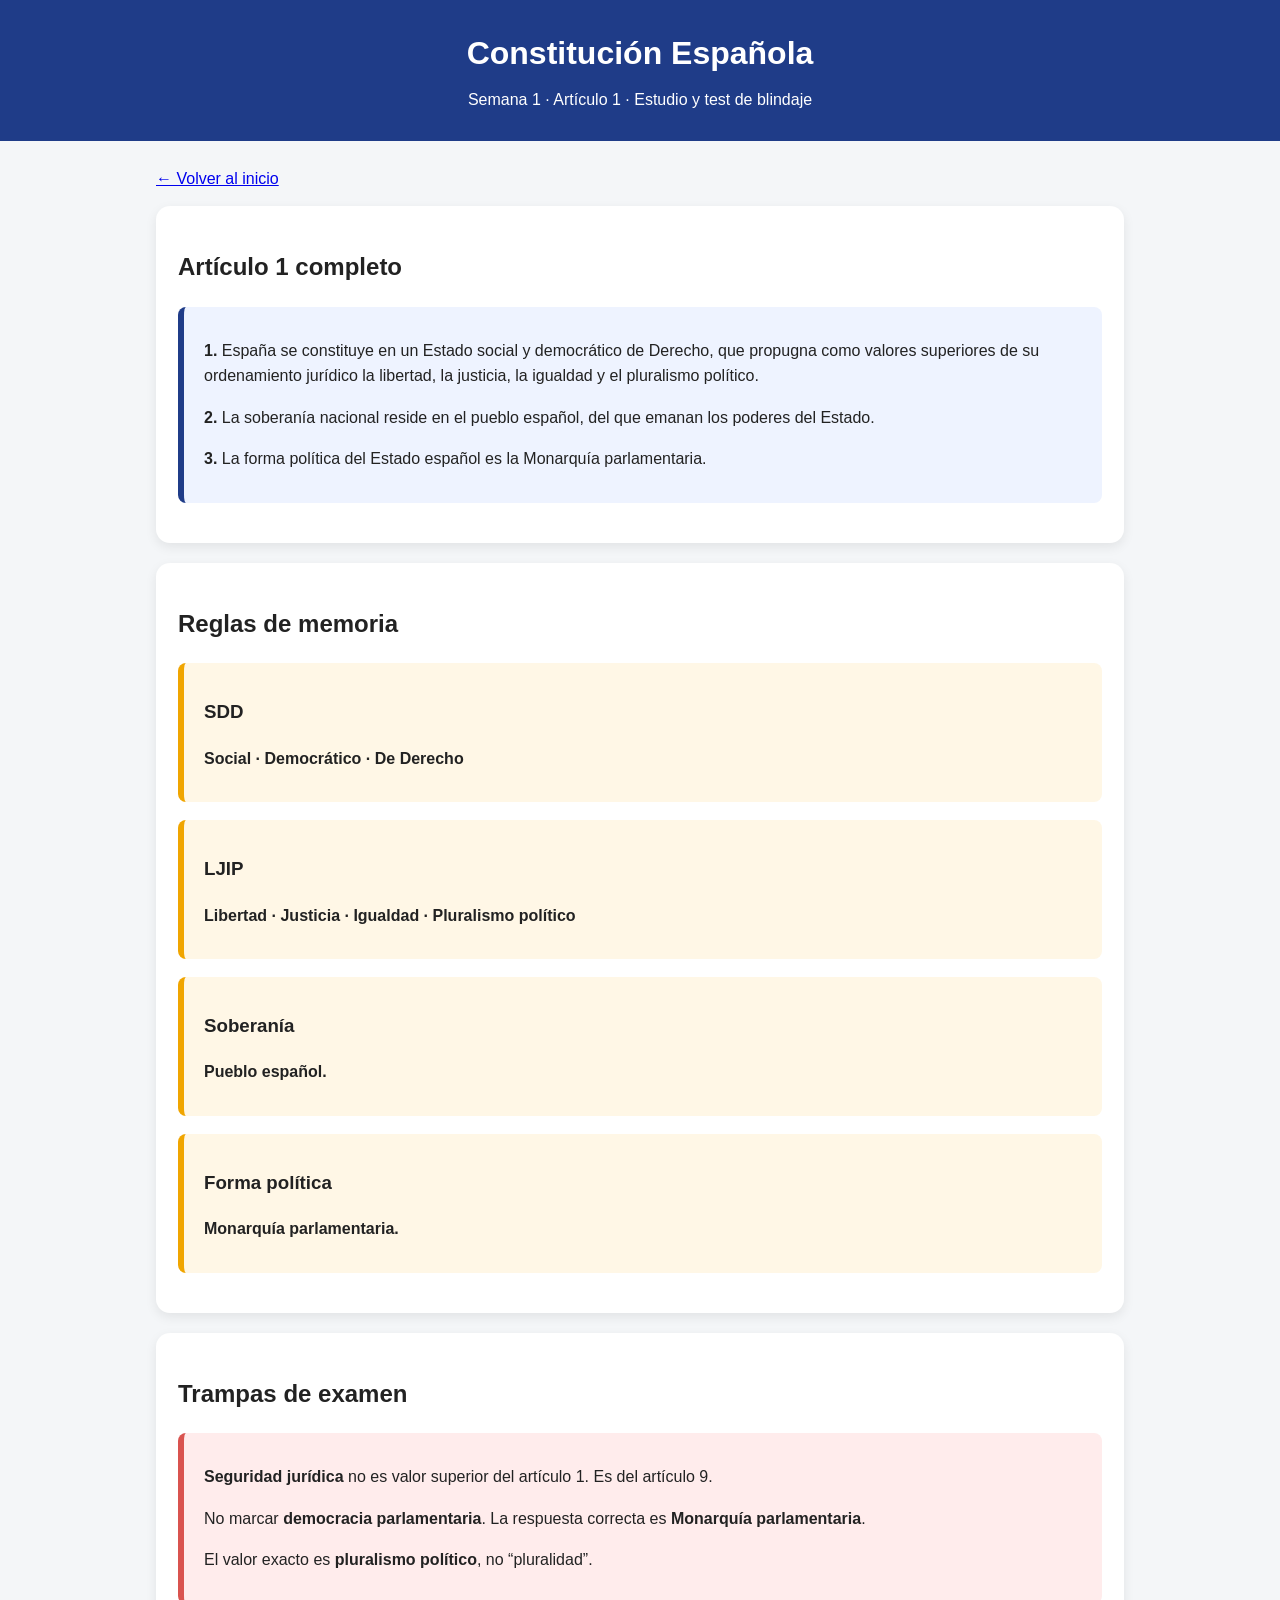
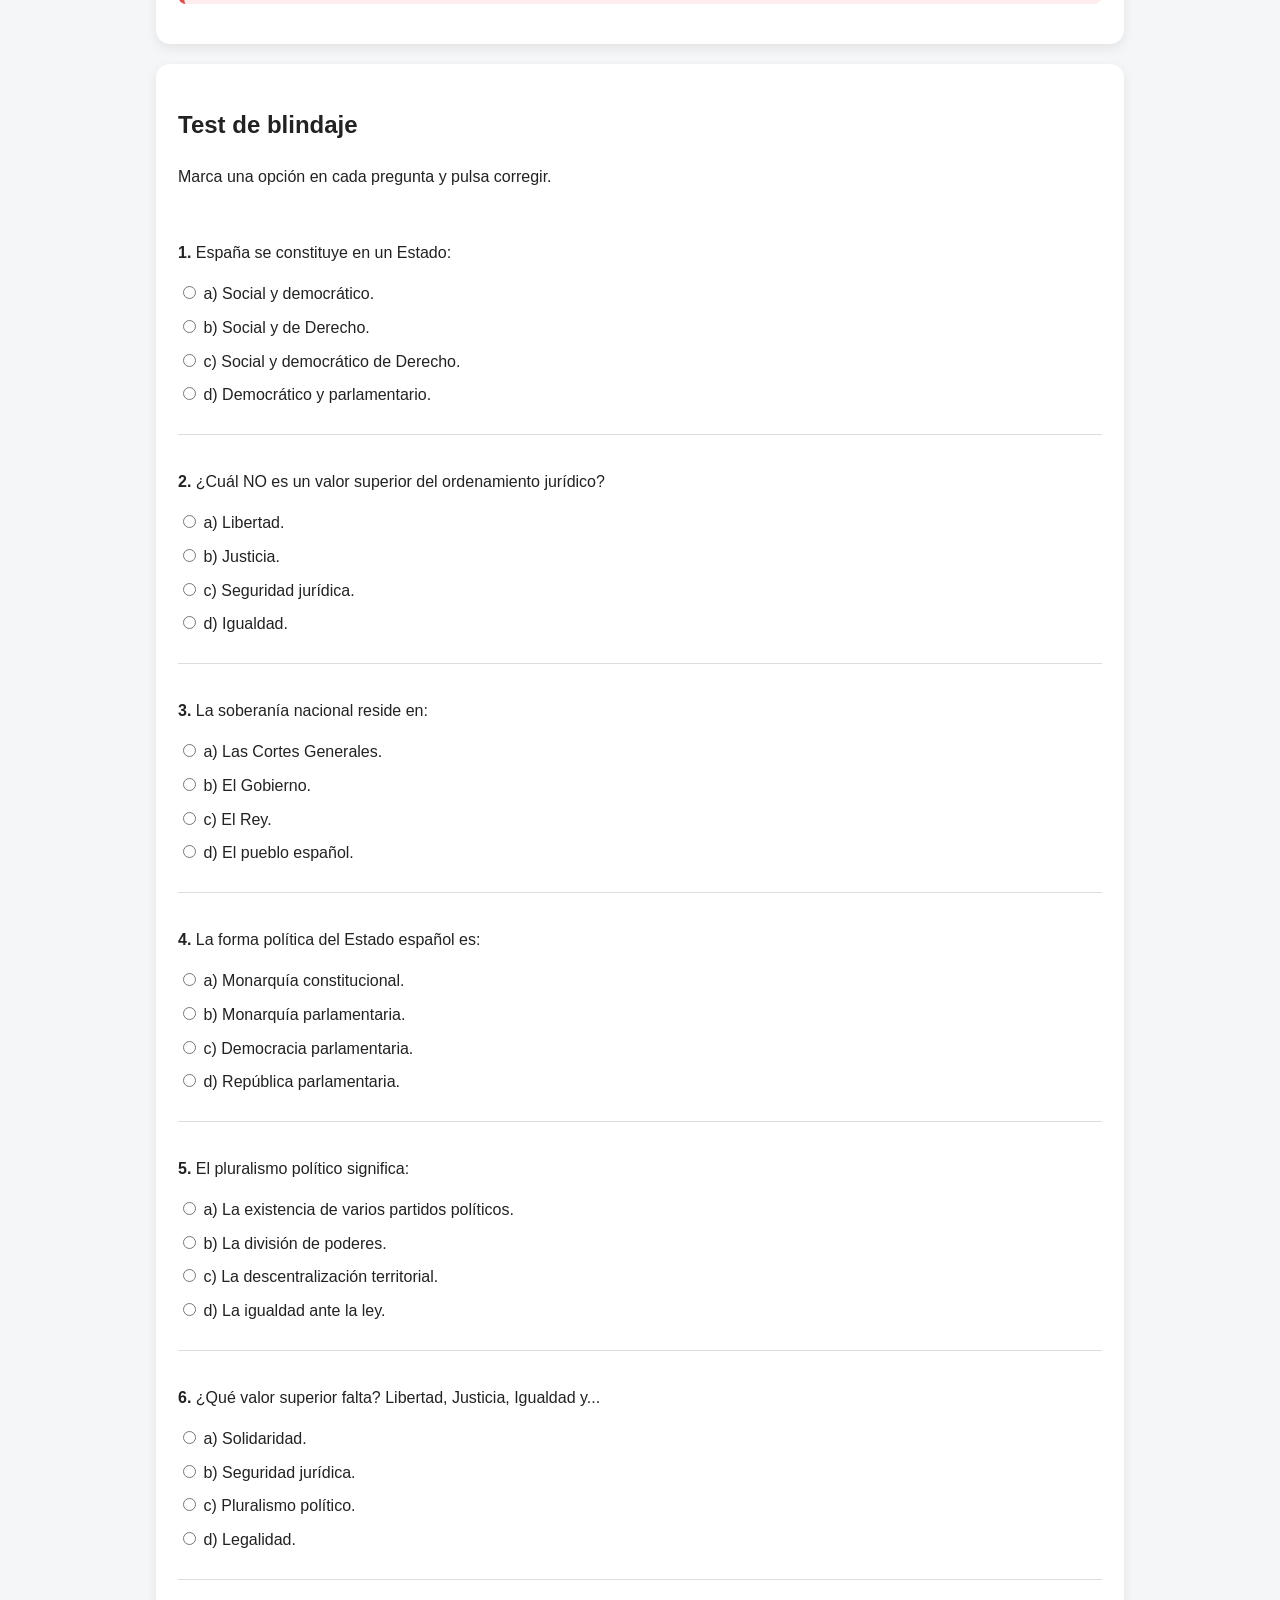
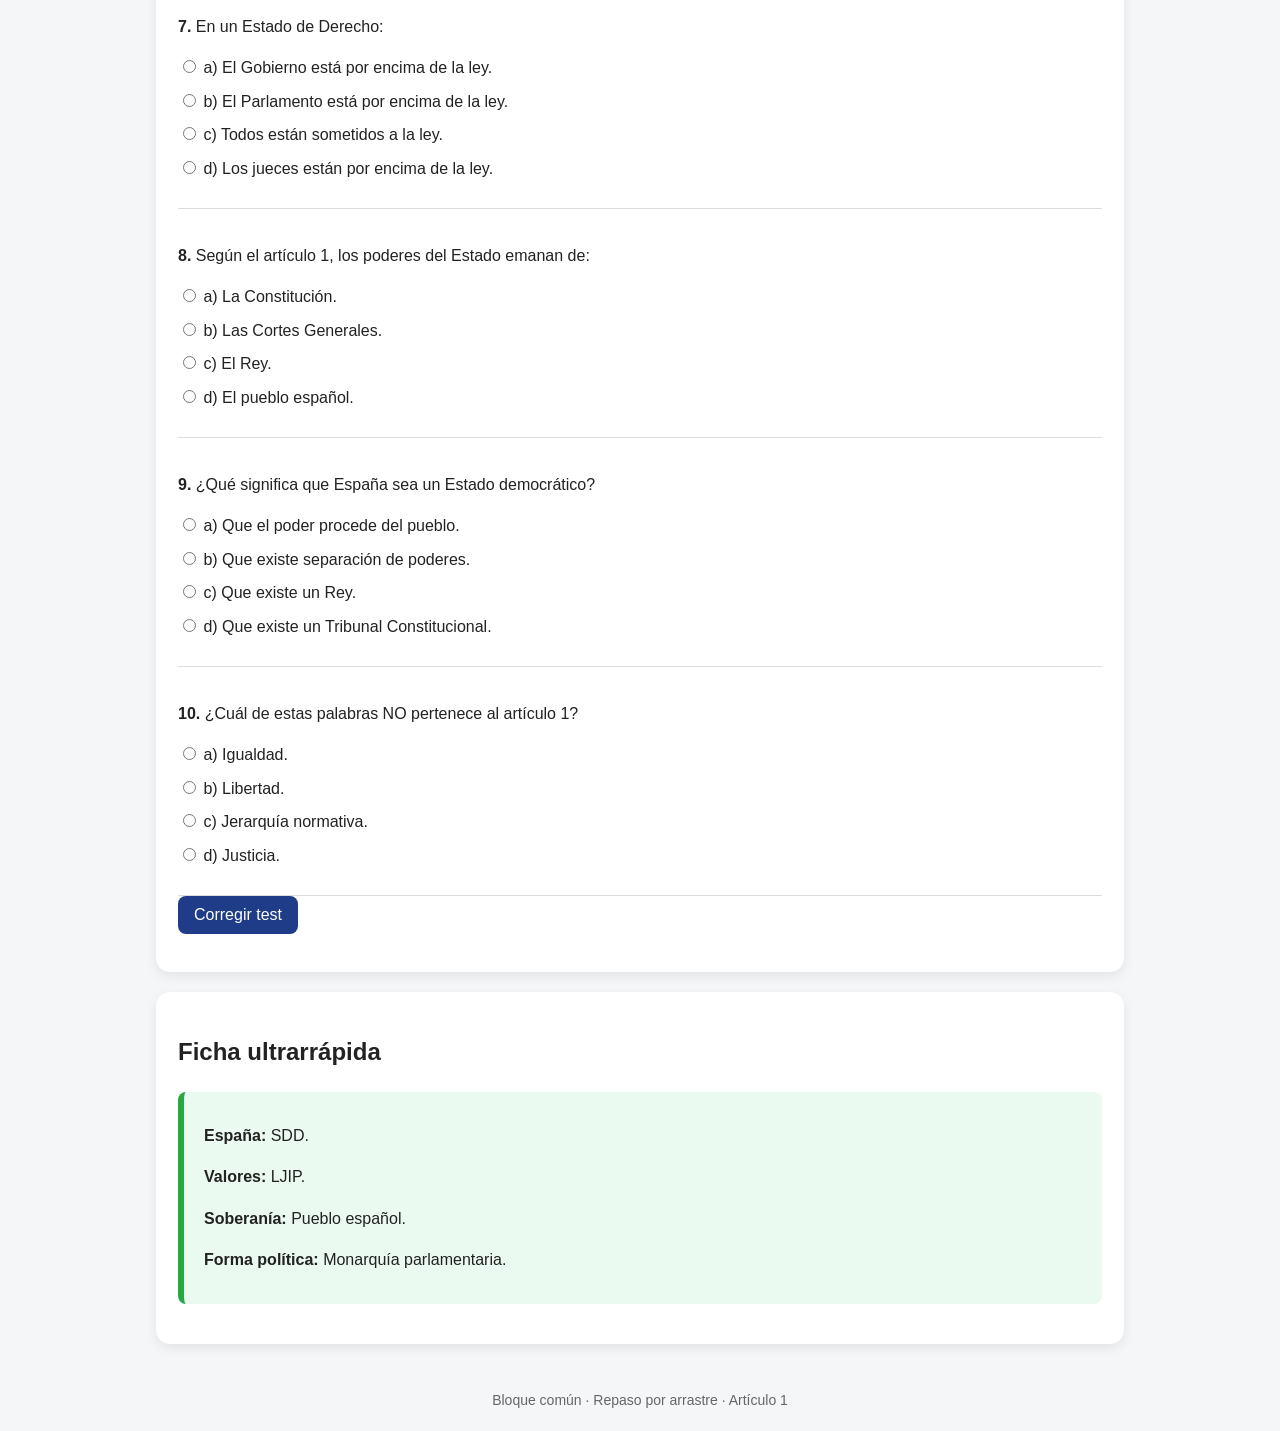
==== temas/constitucion/articulo_01.html @ b2013f8e "Version inicial oposiciones app" ====
<!DOCTYPE html>
<html lang="es">
<head>
  <meta charset="UTF-8">
  <meta name="viewport" content="width=device-width, initial-scale=1.0">
  <title>Artículo 1 - Constitución Española</title>
  <link rel="stylesheet" href="../../css/estilos.css">
</head>
<body>
  <header class="cabecera">
    <h1>Constitución Española</h1>
    <p>Semana 1 · Artículo 1 · Estudio y test de blindaje</p>
  </header>

  <main class="contenedor">
    <p class="volver"><a href="../../index.html">← Volver al inicio</a></p>

    <section class="tarjeta">
      <h2>Artículo 1 completo</h2>
      <div class="bloque">
        <p><strong>1.</strong> España se constituye en un Estado social y democrático de Derecho, que propugna como valores superiores de su ordenamiento jurídico la libertad, la justicia, la igualdad y el pluralismo político.</p>
        <p><strong>2.</strong> La soberanía nacional reside en el pueblo español, del que emanan los poderes del Estado.</p>
        <p><strong>3.</strong> La forma política del Estado español es la Monarquía parlamentaria.</p>
      </div>
    </section>

    <section class="tarjeta">
      <h2>Reglas de memoria</h2>

      <div class="regla">
        <h3>SDD</h3>
        <p><strong>Social · Democrático · De Derecho</strong></p>
      </div>

      <div class="regla">
        <h3>LJIP</h3>
        <p><strong>Libertad · Justicia · Igualdad · Pluralismo político</strong></p>
      </div>

      <div class="regla">
        <h3>Soberanía</h3>
        <p><strong>Pueblo español.</strong></p>
      </div>

      <div class="regla">
        <h3>Forma política</h3>
        <p><strong>Monarquía parlamentaria.</strong></p>
      </div>
    </section>

    <section class="tarjeta">
      <h2>Trampas de examen</h2>
      <div class="alerta">
        <p><strong>Seguridad jurídica</strong> no es valor superior del artículo 1. Es del artículo 9.</p>
        <p>No marcar <strong>democracia parlamentaria</strong>. La respuesta correcta es <strong>Monarquía parlamentaria</strong>.</p>
        <p>El valor exacto es <strong>pluralismo político</strong>, no “pluralidad”.</p>
      </div>
    </section>

    <section class="tarjeta">
      <h2>Test de blindaje</h2>
      <p>Marca una opción en cada pregunta y pulsa corregir.</p>

      <div id="testArticulo1"></div>

      <button class="boton" onclick="corregirTestArticulo1()">Corregir test</button>

      <p id="resultadoTest" class="resultado"></p>
      <div id="detalleResultado"></div>
    </section>

    <section class="tarjeta">
      <h2>Ficha ultrarrápida</h2>
      <div class="ok">
        <p><strong>España:</strong> SDD.</p>
        <p><strong>Valores:</strong> LJIP.</p>
        <p><strong>Soberanía:</strong> Pueblo español.</p>
        <p><strong>Forma política:</strong> Monarquía parlamentaria.</p>
      </div>
    </section>
  </main>

  <footer class="pie">
    Bloque común · Repaso por arrastre · Artículo 1
  </footer>

  <script src="../../js/app.js"></script>
  <script src="../../datos/preguntas_constitucion.js"></script>
  <script src="../../js/test_articulo_01.js"></script>
</body>
</html>
---- css/estilos.css ----
* {
  box-sizing: border-box;
}

body {
  margin: 0;
  font-family: Arial, sans-serif;
  background: #f4f6f8;
  color: #222;
  line-height: 1.6;
}

.cabecera {
  background: #1f3c88;
  color: white;
  padding: 28px 20px;
  text-align: center;
}

.cabecera h1 {
  margin: 0;
  font-size: 2rem;
}

.cabecera p {
  margin: 8px 0 0;
}

.contenedor {
  max-width: 1000px;
  margin: 25px auto;
  padding: 0 16px;
}

.tarjeta {
  background: white;
  padding: 22px;
  margin-bottom: 20px;
  border-radius: 14px;
  box-shadow: 0 4px 12px rgba(0,0,0,0.08);
}

.grid {
  display: grid;
  grid-template-columns: repeat(2, 1fr);
  gap: 20px;
}

.boton {
  display: inline-block;
  background: #1f3c88;
  color: white;
  padding: 10px 16px;
  border-radius: 8px;
  text-decoration: none;
  border: none;
  cursor: pointer;
  font-size: 1rem;
}

.boton:hover {
  opacity: 0.9;
}

.boton.secundario {
  background: #555;
}

.bloqueado {
  opacity: 0.65;
}

.bloque {
  background: #eef3ff;
  border-left: 6px solid #1f3c88;
  padding: 15px 20px;
  margin: 18px 0;
  border-radius: 8px;
}

.regla {
  background: #fff7e6;
  border-left: 6px solid #f0a500;
  padding: 15px 20px;
  margin: 18px 0;
  border-radius: 8px;
}

.alerta {
  background: #ffecec;
  border-left: 6px solid #d9534f;
  padding: 15px 20px;
  margin: 18px 0;
  border-radius: 8px;
}

.ok {
  background: #eafaf1;
  border-left: 6px solid #28a745;
  padding: 15px 20px;
  margin: 18px 0;
  border-radius: 8px;
}

.pregunta {
  border-bottom: 1px solid #ddd;
  padding: 18px 0;
}

.opcion {
  display: block;
  margin: 8px 0;
  cursor: pointer;
}

.resultado {
  font-weight: bold;
  margin-top: 15px;
}

.correcta {
  color: #198754;
}

.incorrecta {
  color: #dc3545;
}

.pie {
  text-align: center;
  padding: 20px;
  color: #666;
  font-size: 14px;
}

.volver {
  margin-bottom: 15px;
}

@media (max-width: 700px) {
  .grid {
    grid-template-columns: 1fr;
  }

  .cabecera h1 {
    font-size: 1.6rem;
  }

  .tarjeta {
    padding: 18px;
  }
}
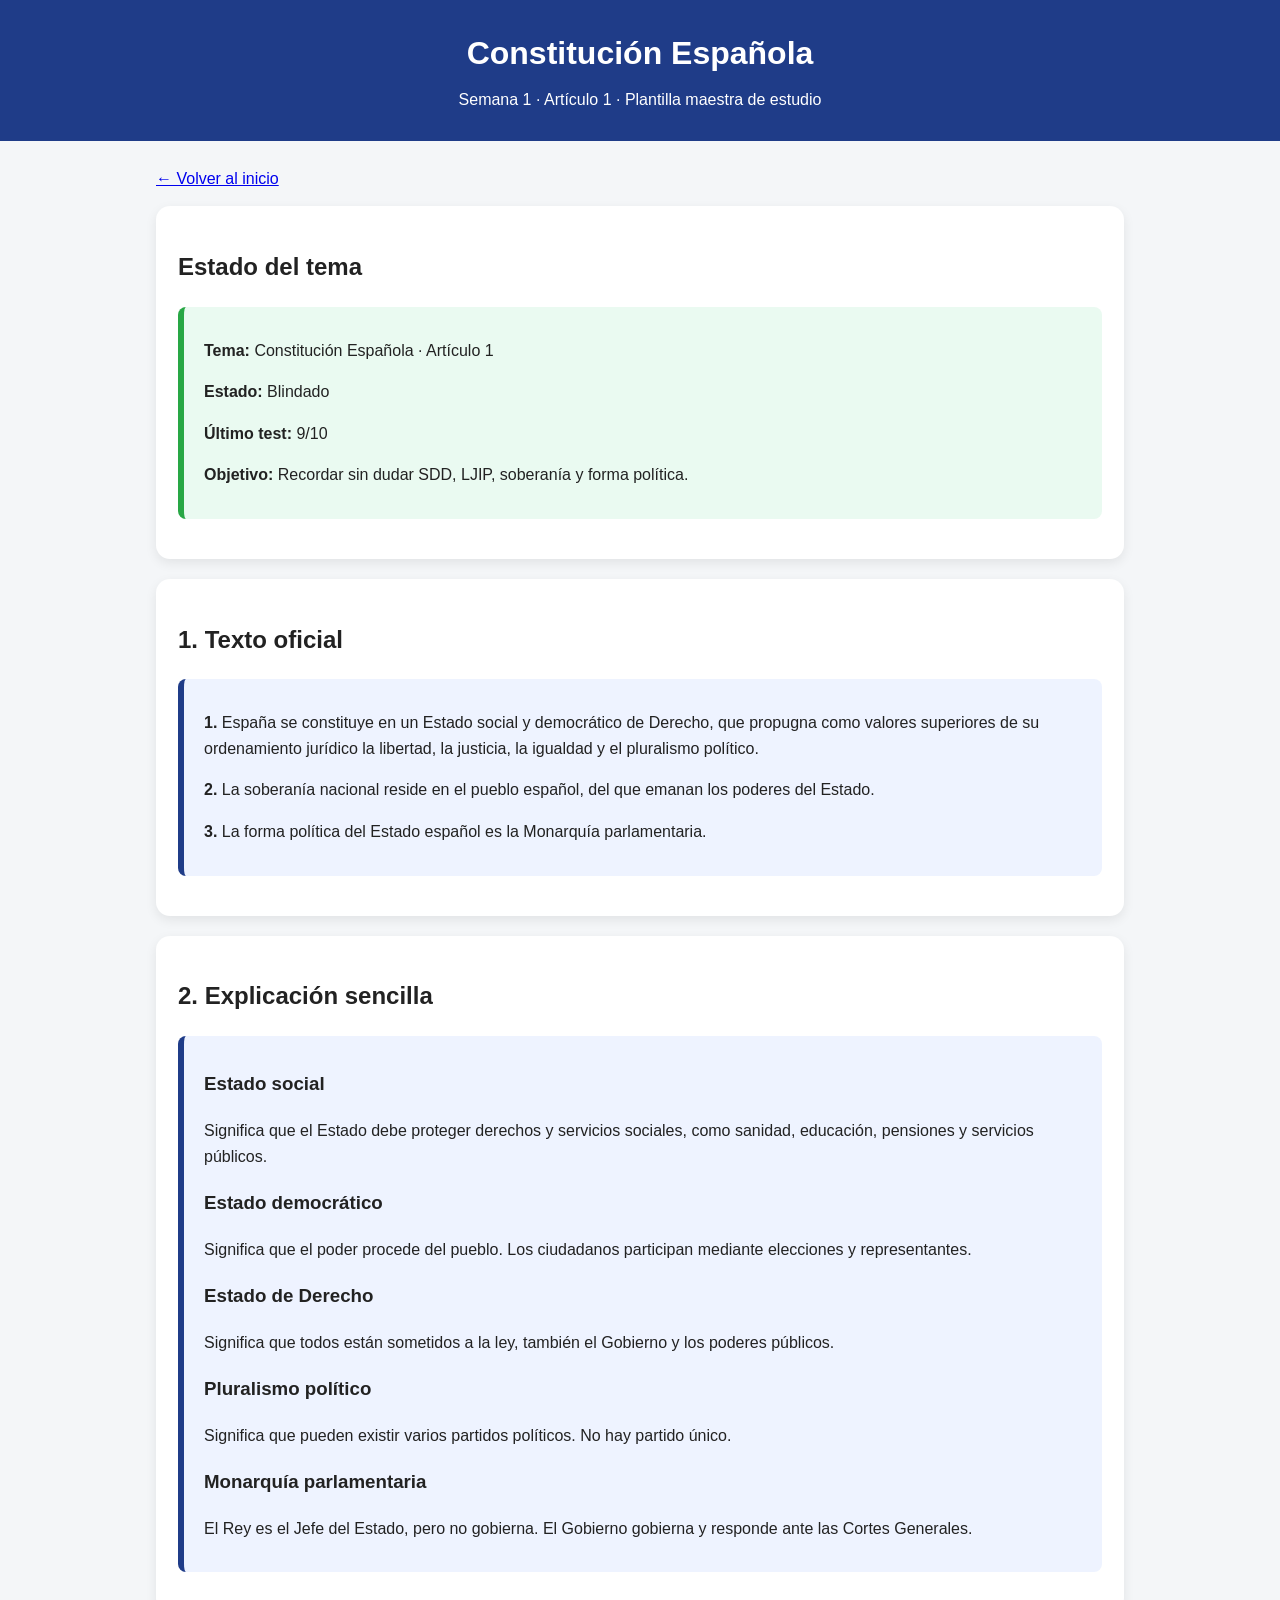
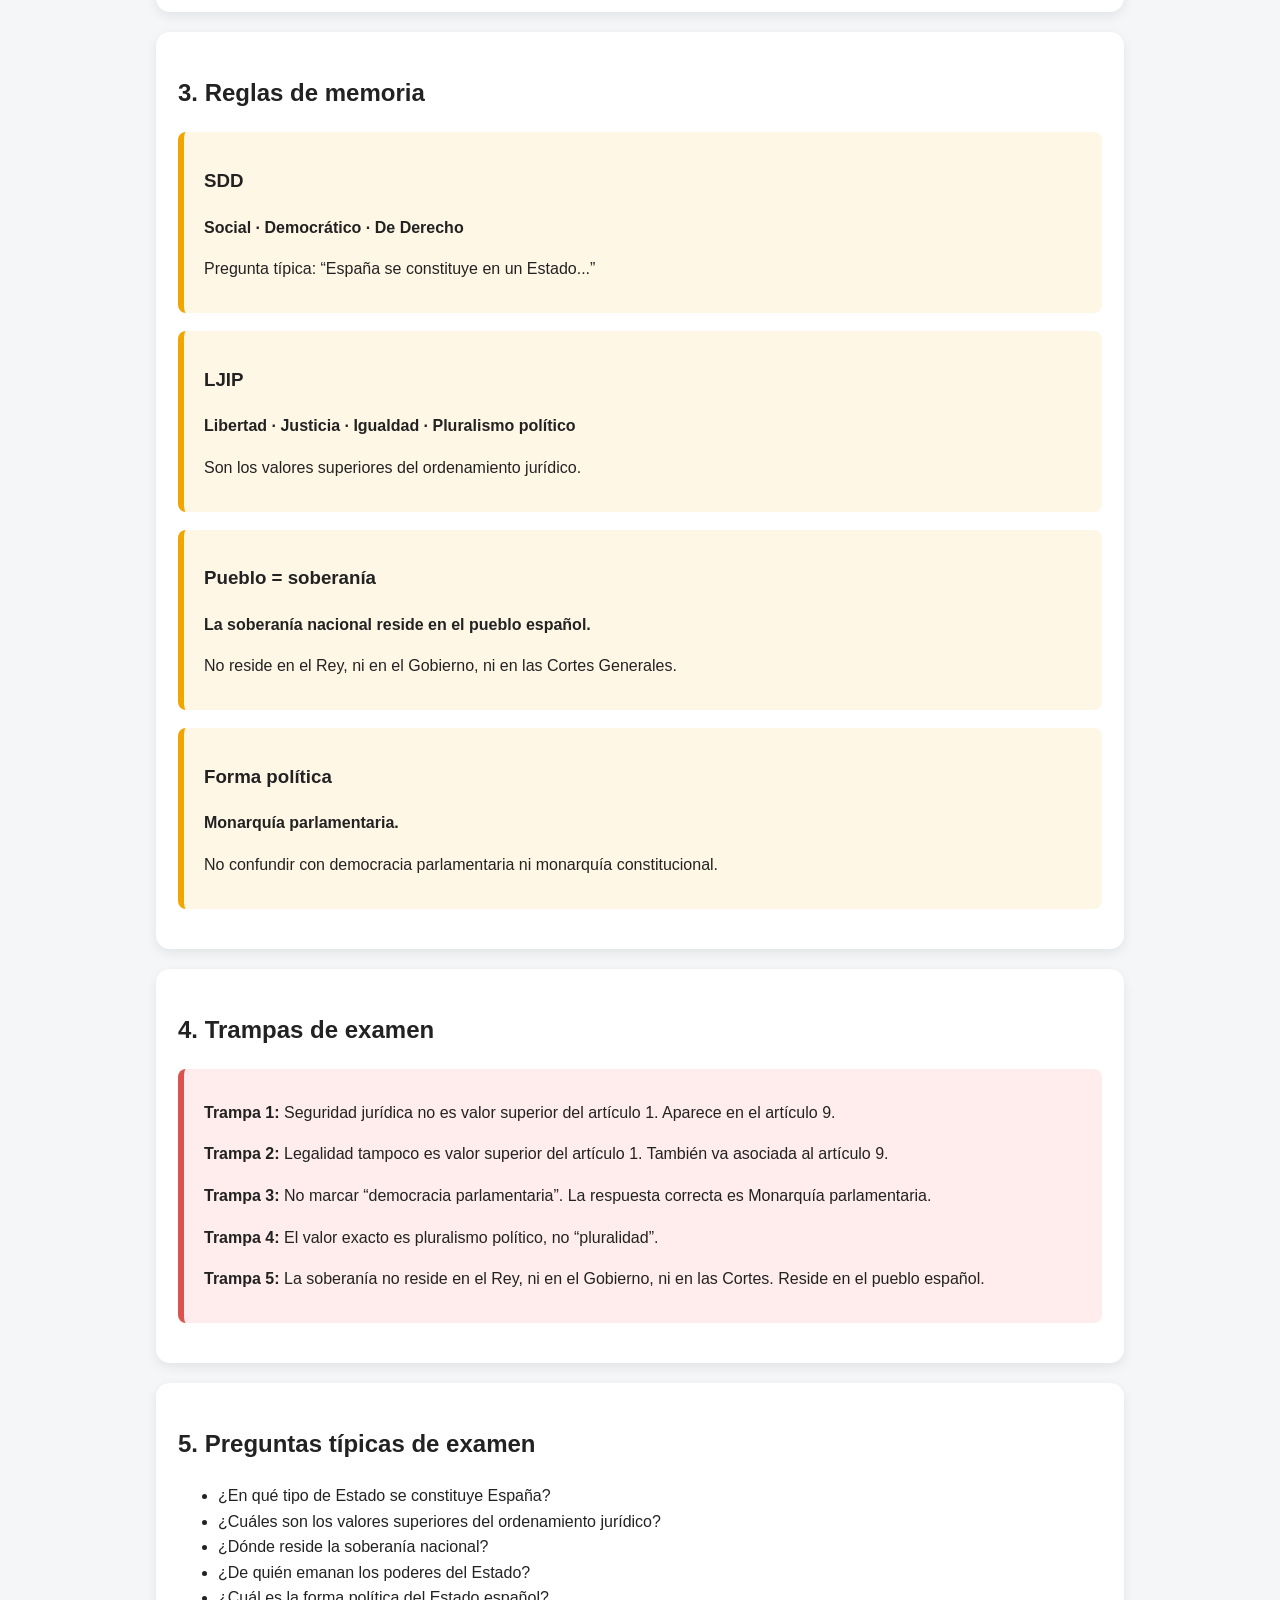
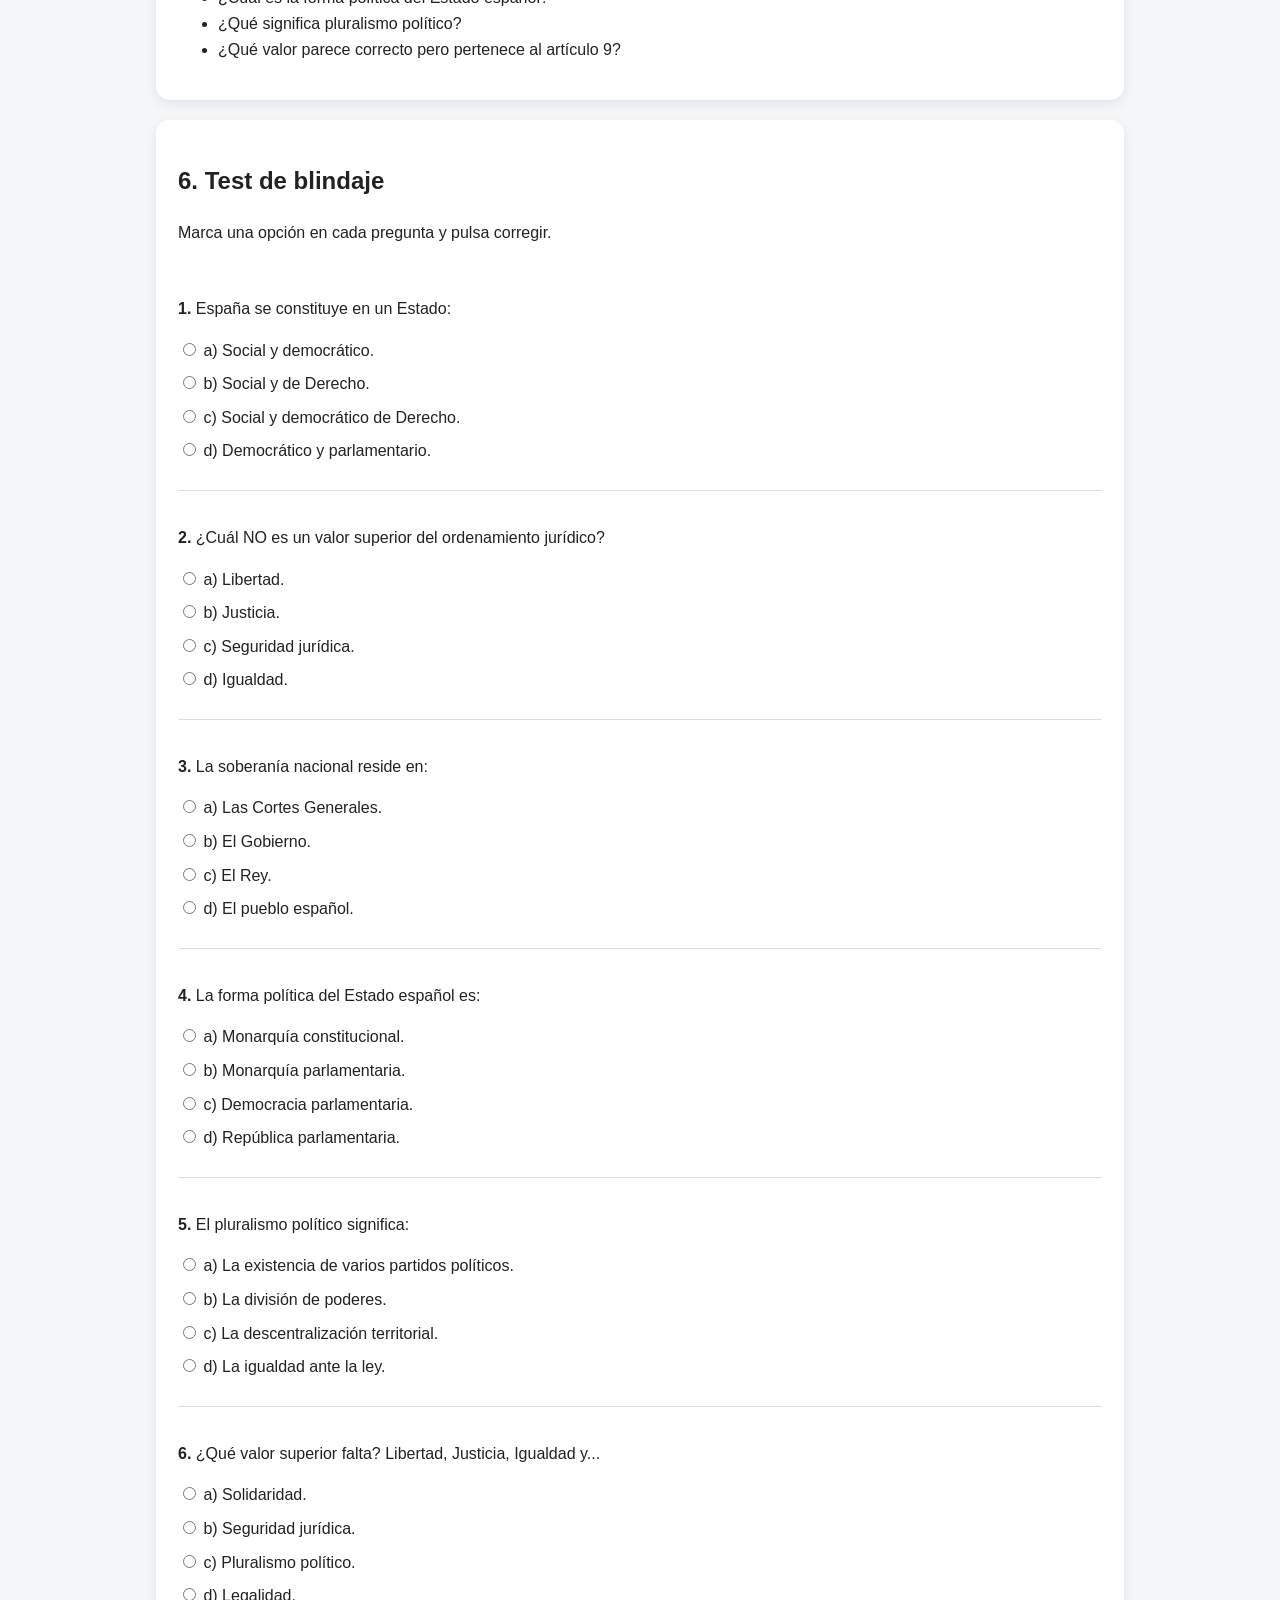
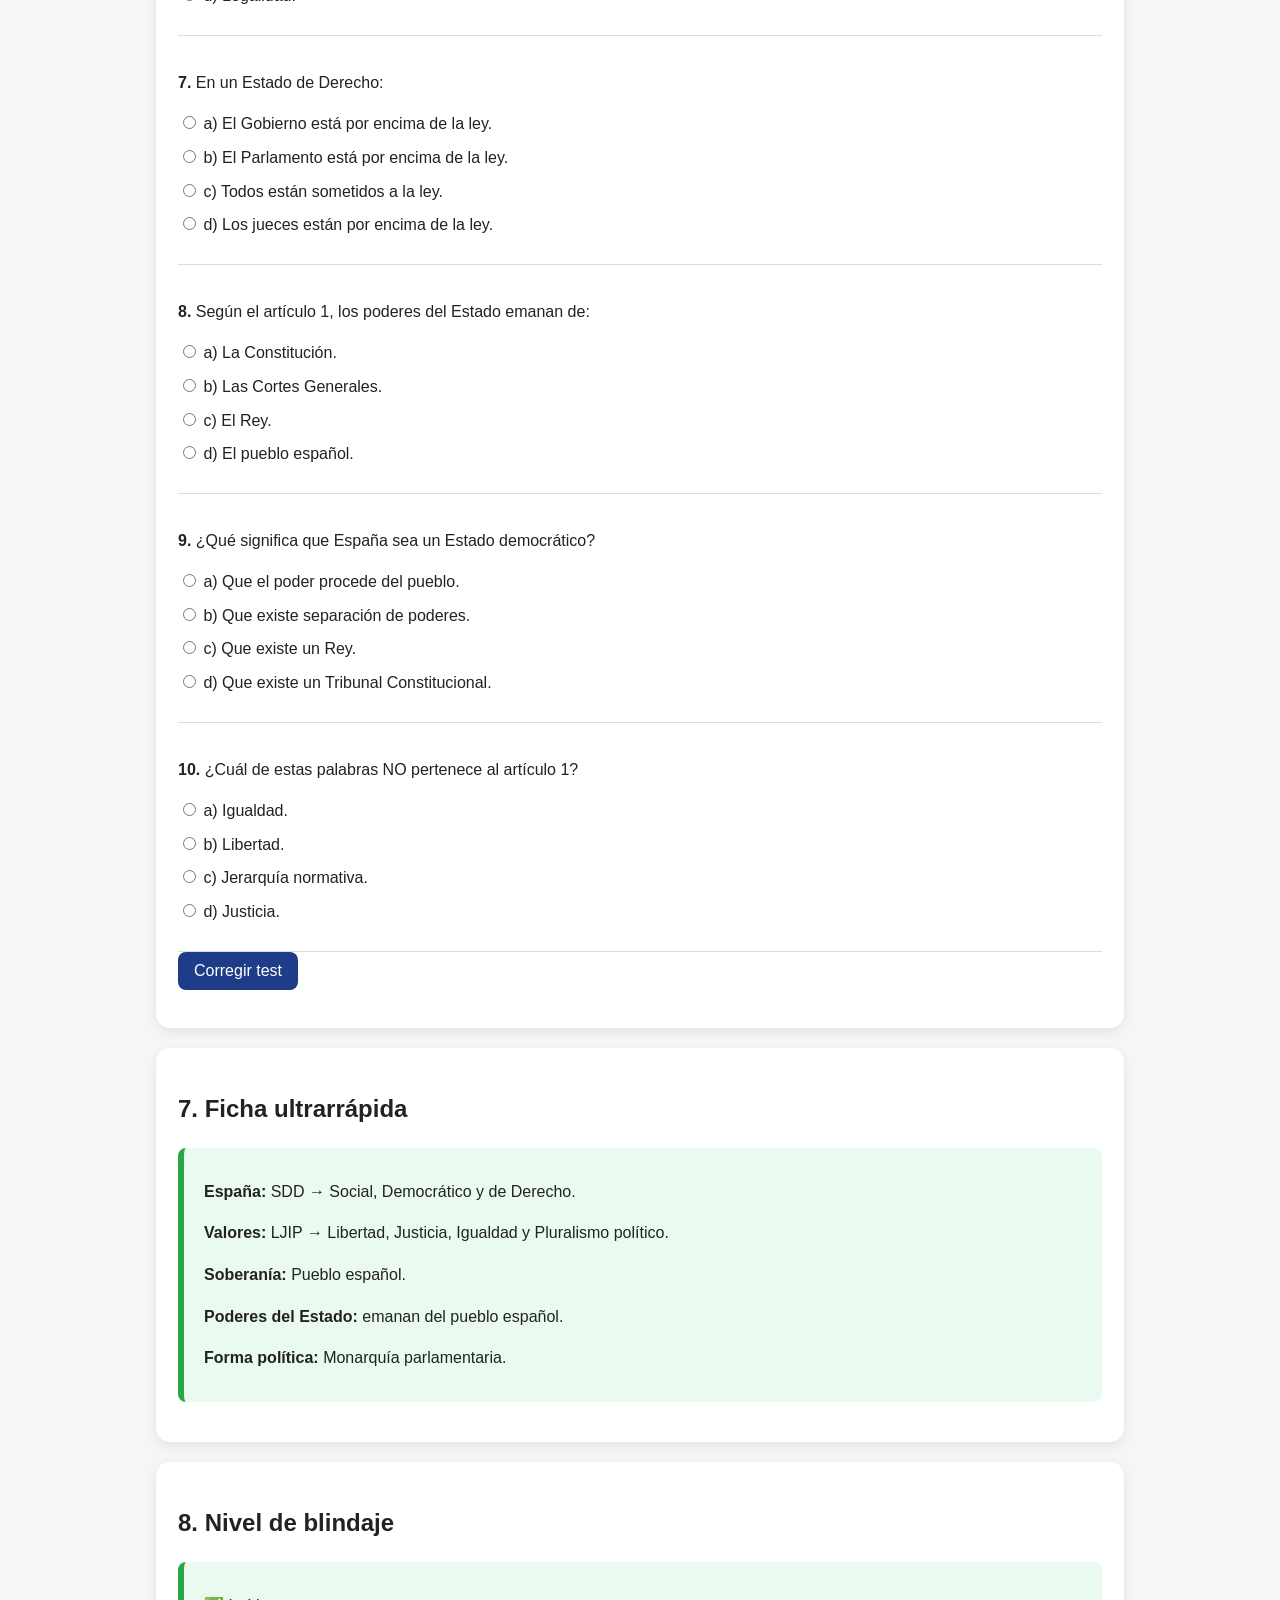
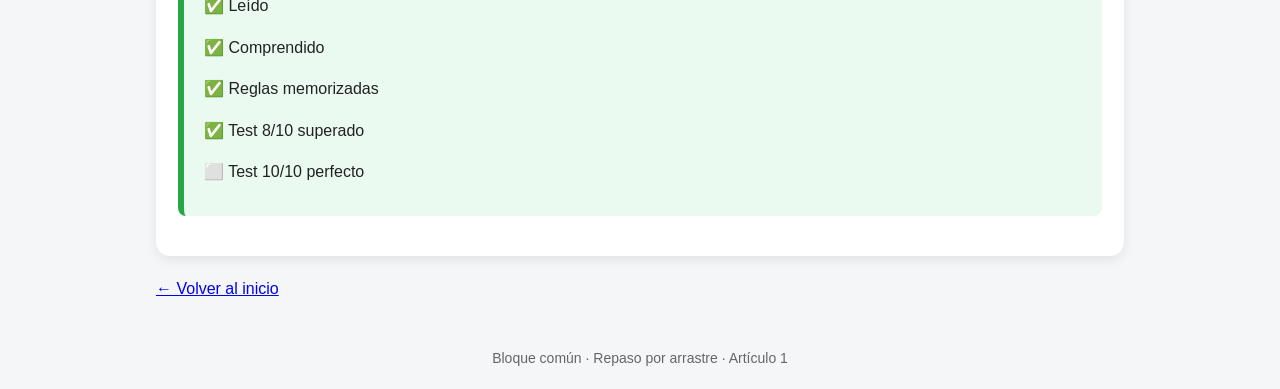
==== commit 058575cb: "Plantilla maestra articulo 1" ====
--- a/temas/constitucion/articulo_01.html
+++ b/temas/constitucion/articulo_01.html
@@ -1,64 +1,128 @@
 <!DOCTYPE html>
 <html lang="es">
+
 <head>
   <meta charset="UTF-8">
   <meta name="viewport" content="width=device-width, initial-scale=1.0">
   <title>Artículo 1 - Constitución Española</title>
   <link rel="stylesheet" href="../../css/estilos.css">
 </head>
+
 <body>
   <header class="cabecera">
     <h1>Constitución Española</h1>
-    <p>Semana 1 · Artículo 1 · Estudio y test de blindaje</p>
+    <p>Semana 1 · Artículo 1 · Plantilla maestra de estudio</p>
   </header>
 
   <main class="contenedor">
     <p class="volver"><a href="../../index.html">← Volver al inicio</a></p>
 
     <section class="tarjeta">
-      <h2>Artículo 1 completo</h2>
+      <h2>Estado del tema</h2>
+      <div class="ok">
+        <p><strong>Tema:</strong> Constitución Española · Artículo 1</p>
+        <p><strong>Estado:</strong> Blindado</p>
+        <p><strong>Último test:</strong> 9/10</p>
+        <p><strong>Objetivo:</strong> Recordar sin dudar SDD, LJIP, soberanía y forma política.</p>
+      </div>
+    </section>
+
+    <section class="tarjeta">
+      <h2>1. Texto oficial</h2>
       <div class="bloque">
-        <p><strong>1.</strong> España se constituye en un Estado social y democrático de Derecho, que propugna como valores superiores de su ordenamiento jurídico la libertad, la justicia, la igualdad y el pluralismo político.</p>
-        <p><strong>2.</strong> La soberanía nacional reside en el pueblo español, del que emanan los poderes del Estado.</p>
+        <p><strong>1.</strong> España se constituye en un Estado social y democrático de Derecho, que propugna como
+          valores superiores de su ordenamiento jurídico la libertad, la justicia, la igualdad y el pluralismo político.
+        </p>
+        <p><strong>2.</strong> La soberanía nacional reside en el pueblo español, del que emanan los poderes del Estado.
+        </p>
         <p><strong>3.</strong> La forma política del Estado español es la Monarquía parlamentaria.</p>
       </div>
     </section>
 
     <section class="tarjeta">
-      <h2>Reglas de memoria</h2>
+      <h2>2. Explicación sencilla</h2>
+
+      <div class="bloque">
+        <h3>Estado social</h3>
+        <p>Significa que el Estado debe proteger derechos y servicios sociales, como sanidad, educación, pensiones y
+          servicios públicos.</p>
+
+        <h3>Estado democrático</h3>
+        <p>Significa que el poder procede del pueblo. Los ciudadanos participan mediante elecciones y representantes.
+        </p>
+
+        <h3>Estado de Derecho</h3>
+        <p>Significa que todos están sometidos a la ley, también el Gobierno y los poderes públicos.</p>
+
+        <h3>Pluralismo político</h3>
+        <p>Significa que pueden existir varios partidos políticos. No hay partido único.</p>
+
+        <h3>Monarquía parlamentaria</h3>
+        <p>El Rey es el Jefe del Estado, pero no gobierna. El Gobierno gobierna y responde ante las Cortes Generales.
+        </p>
+      </div>
+    </section>
+
+    <section class="tarjeta">
+      <h2>3. Reglas de memoria</h2>
 
       <div class="regla">
         <h3>SDD</h3>
         <p><strong>Social · Democrático · De Derecho</strong></p>
+        <p>Pregunta típica: “España se constituye en un Estado...”</p>
       </div>
 
       <div class="regla">
         <h3>LJIP</h3>
         <p><strong>Libertad · Justicia · Igualdad · Pluralismo político</strong></p>
+        <p>Son los valores superiores del ordenamiento jurídico.</p>
       </div>
 
       <div class="regla">
-        <h3>Soberanía</h3>
-        <p><strong>Pueblo español.</strong></p>
+        <h3>Pueblo = soberanía</h3>
+        <p><strong>La soberanía nacional reside en el pueblo español.</strong></p>
+        <p>No reside en el Rey, ni en el Gobierno, ni en las Cortes Generales.</p>
       </div>
 
       <div class="regla">
         <h3>Forma política</h3>
         <p><strong>Monarquía parlamentaria.</strong></p>
+        <p>No confundir con democracia parlamentaria ni monarquía constitucional.</p>
       </div>
     </section>
 
     <section class="tarjeta">
-      <h2>Trampas de examen</h2>
+      <h2>4. Trampas de examen</h2>
+
       <div class="alerta">
-        <p><strong>Seguridad jurídica</strong> no es valor superior del artículo 1. Es del artículo 9.</p>
-        <p>No marcar <strong>democracia parlamentaria</strong>. La respuesta correcta es <strong>Monarquía parlamentaria</strong>.</p>
-        <p>El valor exacto es <strong>pluralismo político</strong>, no “pluralidad”.</p>
+        <p><strong>Trampa 1:</strong> Seguridad jurídica no es valor superior del artículo 1. Aparece en el artículo 9.
+        </p>
+        <p><strong>Trampa 2:</strong> Legalidad tampoco es valor superior del artículo 1. También va asociada al
+          artículo 9.</p>
+        <p><strong>Trampa 3:</strong> No marcar “democracia parlamentaria”. La respuesta correcta es Monarquía
+          parlamentaria.</p>
+        <p><strong>Trampa 4:</strong> El valor exacto es pluralismo político, no “pluralidad”.</p>
+        <p><strong>Trampa 5:</strong> La soberanía no reside en el Rey, ni en el Gobierno, ni en las Cortes. Reside en
+          el pueblo español.</p>
       </div>
     </section>
 
     <section class="tarjeta">
-      <h2>Test de blindaje</h2>
+      <h2>5. Preguntas típicas de examen</h2>
+
+      <ul>
+        <li>¿En qué tipo de Estado se constituye España?</li>
+        <li>¿Cuáles son los valores superiores del ordenamiento jurídico?</li>
+        <li>¿Dónde reside la soberanía nacional?</li>
+        <li>¿De quién emanan los poderes del Estado?</li>
+        <li>¿Cuál es la forma política del Estado español?</li>
+        <li>¿Qué significa pluralismo político?</li>
+        <li>¿Qué valor parece correcto pero pertenece al artículo 9?</li>
+      </ul>
+    </section>
+
+    <section class="tarjeta">
+      <h2>6. Test de blindaje</h2>
       <p>Marca una opción en cada pregunta y pulsa corregir.</p>
 
       <div id="testArticulo1"></div>
@@ -70,14 +134,30 @@
     </section>
 
     <section class="tarjeta">
-      <h2>Ficha ultrarrápida</h2>
+      <h2>7. Ficha ultrarrápida</h2>
+
       <div class="ok">
-        <p><strong>España:</strong> SDD.</p>
-        <p><strong>Valores:</strong> LJIP.</p>
+        <p><strong>España:</strong> SDD → Social, Democrático y de Derecho.</p>
+        <p><strong>Valores:</strong> LJIP → Libertad, Justicia, Igualdad y Pluralismo político.</p>
         <p><strong>Soberanía:</strong> Pueblo español.</p>
+        <p><strong>Poderes del Estado:</strong> emanan del pueblo español.</p>
         <p><strong>Forma política:</strong> Monarquía parlamentaria.</p>
       </div>
     </section>
+
+    <section class="tarjeta">
+      <h2>8. Nivel de blindaje</h2>
+
+      <div class="ok">
+        <p>✅ Leído</p>
+        <p>✅ Comprendido</p>
+        <p>✅ Reglas memorizadas</p>
+        <p>✅ Test 8/10 superado</p>
+        <p>⬜ Test 10/10 perfecto</p>
+      </div>
+    </section>
+
+    <p class="volver"><a href="../../index.html">← Volver al inicio</a></p>
   </main>
 
   <footer class="pie">
@@ -88,4 +168,5 @@
   <script src="../../datos/preguntas_constitucion.js"></script>
   <script src="../../js/test_articulo_01.js"></script>
 </body>
-</html>
+
+</html>
